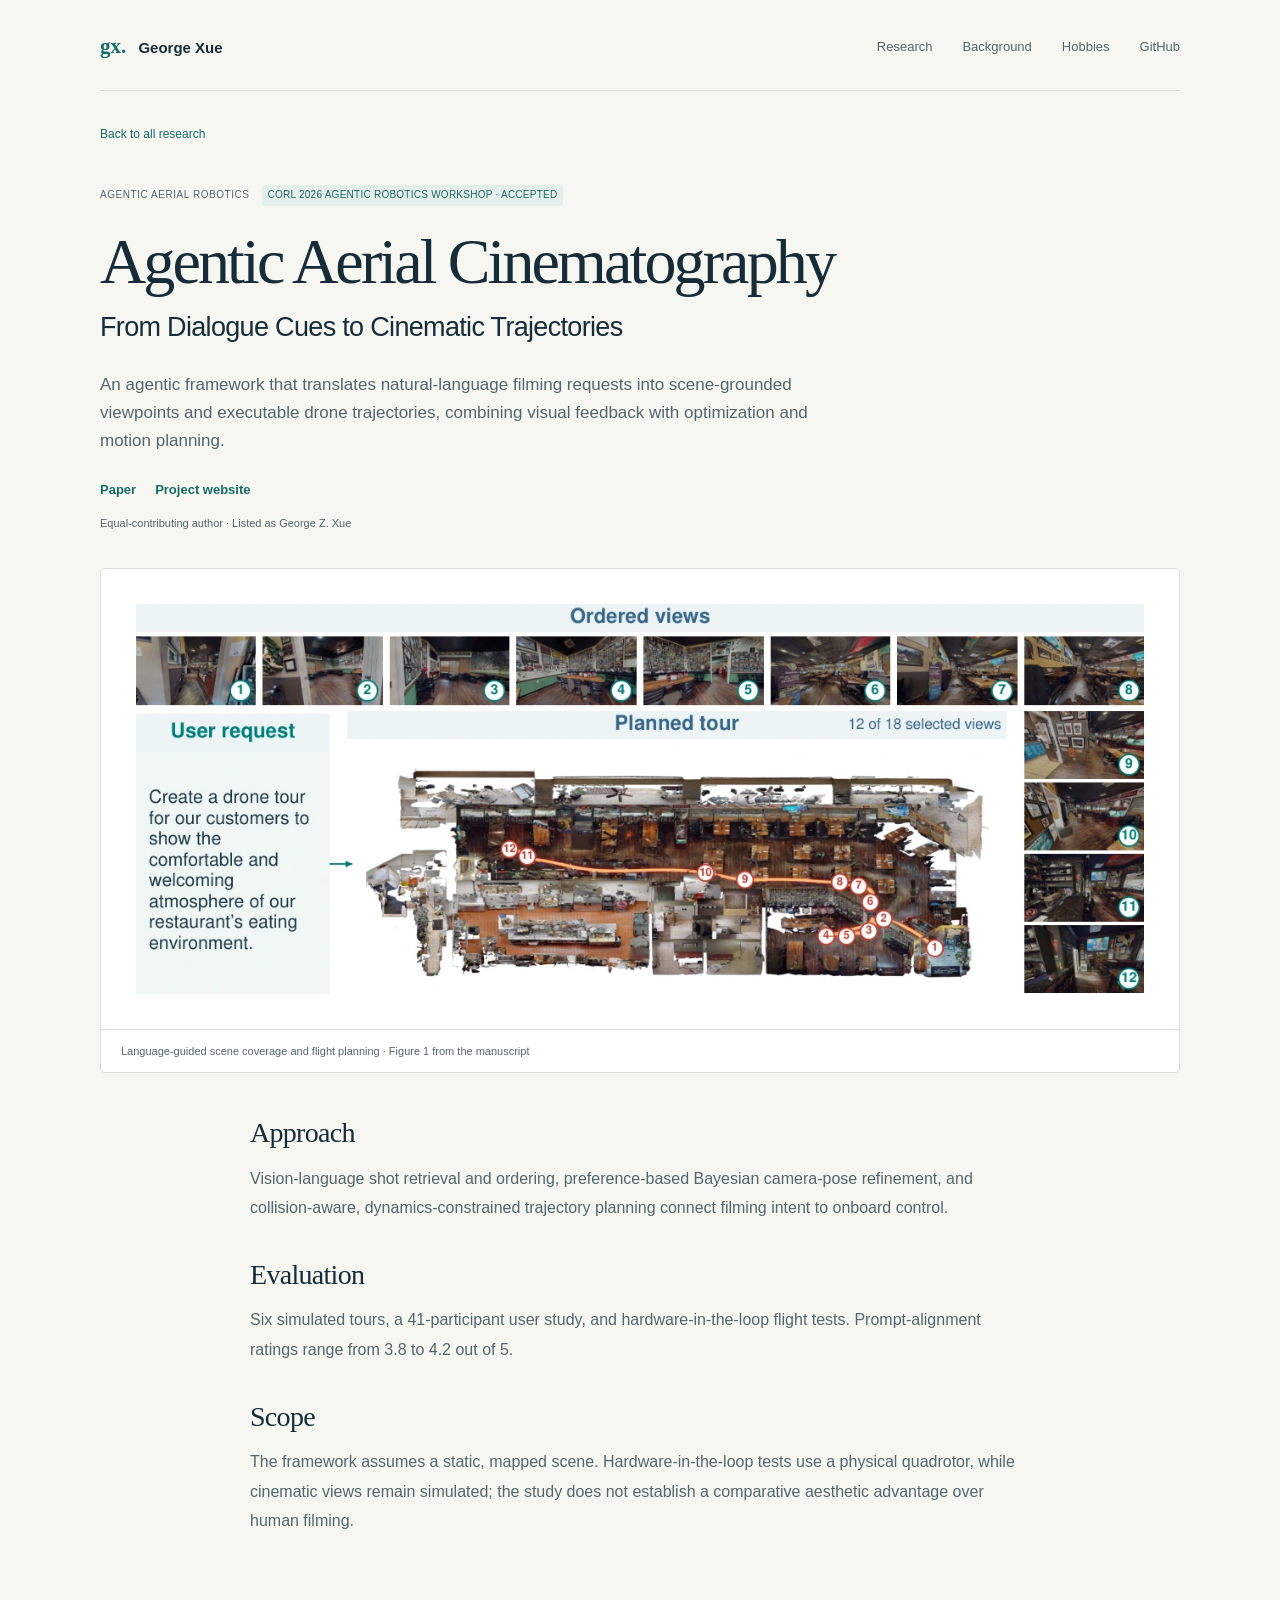
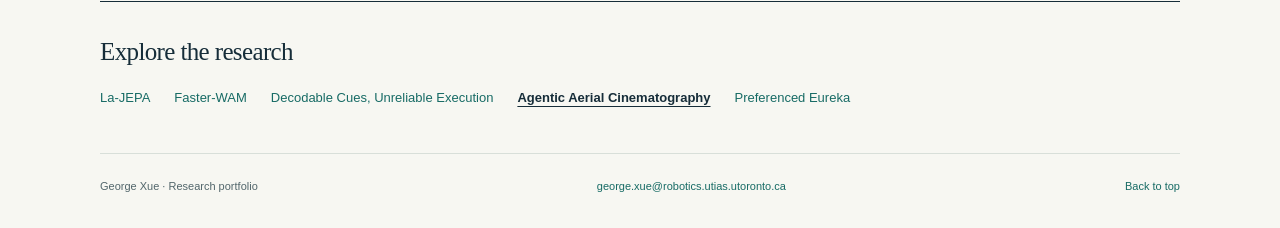
==== projects/acdc/index.html @ 08b51952 "Add project detail pages and refresh research portfolio Update ACDC workshop acceptance, add Prefere" ====
<!doctype html>
<html lang="en">
  <head>
    <meta charset="utf-8">
    <meta name="viewport" content="width=device-width,initial-scale=1">
    <meta name="description" content="An agentic framework that translates natural-language filming requests into scene-grounded viewpoints and executable drone trajectories, combining visual feedback with optimization and motion planning.">
    <meta name="theme-color" content="#f7f7f2">
    <title>Agentic Aerial Cinematography · George Xue</title>
    <link rel="canonical" href="https://georgexue.com/projects/acdc/">
    <link rel="stylesheet" href="../../css/styles.css">
  </head>
  <body>
    <a class="skip" href="#main">Skip to content</a>
    <div class="wrap">
      <header class="header">
        <a class="wordmark" href="../../"><span aria-hidden="true">gx.</span> George Xue</a>
        <nav class="nav" aria-label="Main navigation">
          <a href="../../#research">Research</a>
          <a href="../../#background">Background</a>
          <a href="../../#hobbies">Hobbies</a>
          <a href="https://github.com/sleepmastergx">GitHub</a>
        </nav>
      </header>
      <main id="main" class="project-page">
        <a class="back-link" href="../../#acdc">Back to all research</a>
        <article aria-labelledby="project-heading">
          <header class="project-hero">
            <div class="project-meta"><span>Agentic aerial robotics</span>
                  <span class="status public">CoRL 2026 Agentic Robotics Workshop · Accepted</span></div>
            <h1 id="project-heading">Agentic Aerial Cinematography</h1>
            <p class="project-subtitle">From Dialogue Cues to Cinematic Trajectories</p>
            <p class="project-intro">An agentic framework that translates natural-language filming requests into scene-grounded viewpoints and executable drone trajectories, combining visual feedback with optimization and motion planning.</p>
            <div class="links">
                  <a href="https://arxiv.org/abs/2509.16176" target="_blank" rel="noopener noreferrer">Paper 
                    <span class="sr-only"> (opens in a new tab)</span>
                  </a>
                  <a href="https://acdc-drone.github.io/" target="_blank" rel="noopener noreferrer">Project website 
                    <span class="sr-only"> (opens in a new tab)</span>
                  </a>
                </div>
            <p class="role">Equal-contributing author · Listed as George Z. Xue</p>
          </header>
          <figure class="project-figure">
                <div class="image-box">
                  <img src="../../images/acdc.webp" width="1200" height="471" alt="ACDC turns a request for a welcoming restaurant tour into an ordered set of viewpoints and a planned drone trajectory through a reconstructed scene.">
                </div>
                <figcaption>Language-guided scene coverage and flight planning · Figure 1 from the manuscript</figcaption>
              </figure>
          <div class="project-content">
          <section class="project-section" aria-labelledby="section-0">
            <h2 id="section-0">Approach</h2>
            <p>Vision-language shot retrieval and ordering, preference-based Bayesian camera-pose refinement, and collision-aware, dynamics-constrained trajectory planning connect filming intent to onboard control.</p>
          </section>
          <section class="project-section" aria-labelledby="section-1">
            <h2 id="section-1">Evaluation</h2>
            <p>Six simulated tours, a 41-participant user study, and hardware-in-the-loop flight tests. Prompt-alignment ratings range from 3.8 to 4.2 out of 5.</p>
          </section>
          <section class="project-section" aria-labelledby="section-2">
            <h2 id="section-2">Scope</h2>
            <p>The framework assumes a static, mapped scene. Hardware-in-the-loop tests use a physical quadrotor, while cinematic views remain simulated; the study does not establish a comparative aesthetic advantage over human filming.</p>
          </section>
          </div>
        </article>
        <nav class="more-projects" aria-labelledby="more-projects-heading">
          <h2 id="more-projects-heading">Explore the research</h2>
          <div class="project-nav-links">
            <a href="../la-jepa/">La-JEPA</a>
            <a href="../faster-wam/">Faster-WAM</a>
            <a href="../robot-memory/">Decodable Cues, Unreliable Execution</a>
            <a href="../acdc/" aria-current="page">Agentic Aerial Cinematography</a>
            <a href="../preferenced-eureka/">Preferenced Eureka</a>
          </div>
        </nav>
      </main>
      <footer>
        <span>George Xue · Research portfolio</span>
        <a class="footer-email" href="mailto:george.xue@robotics.utias.utoronto.ca">george.xue@robotics.utias.utoronto.ca</a>
        <a href="#main">Back to top</a>
      </footer>
    </div>
  </body>
</html>
---- css/styles.css ----
:root {
  --paper: #f7f7f2;
  --ink: #162d39;
  --muted: #52666b;
  --accent: #176b65;
  --line: #d8dfd9;
  --white: #fff;
  --sans: Inter,ui-sans-serif,-apple-system,BlinkMacSystemFont,"Segoe UI",sans-serif;
  --serif: Georgia,"Times New Roman",serif;
}

* {
  box-sizing: border-box;
}

html {
  scroll-behavior: smooth;
  scroll-padding-top: 30px;
}

body {
  margin: 0;
  background: var(--paper);
  color: var(--ink);
  font-family: var(--sans);
  font-size: 16px;
  line-height: 1.65;
  -webkit-font-smoothing: antialiased;
}

a {
  color: var(--accent);
  text-underline-offset: 4px;
}

a:hover {
  text-decoration-thickness: 2px;
}

a:focus-visible {
  outline: 3px solid #af6844;
  outline-offset: 5px;
}

.skip {
  position: absolute;
  top: -100px;
  left: 20px;
  background: white;
  padding: 10px;
  z-index: 10;
}

.skip:focus {
  top: 10px;
}

.wrap {
  width: min(1080px,calc(100% - 80px));
  margin: auto;
}

.header {
  display: flex;
  justify-content: space-between;
  align-items: center;
  padding-top: 29px;
  padding-bottom: 26px;
  border-bottom: 1px solid var(--line);
}

.wordmark {
  font-size: 15px;
  font-weight: 650;
  color: var(--ink);
  text-decoration: none;
}

.wordmark span {
  color: var(--accent);
  margin-right: 8px;
  font-family: var(--serif);
  font-size: 21px;
}

.nav {
  display: flex;
  gap: 30px;
}

.nav a {
  text-decoration: none;
  color: var(--muted);
  font-size: 13px;
}

.nav a:hover {
  color: var(--accent);
}

.hero {
  display: grid;
  grid-template-columns: 1.1fr 1fr;
  gap: 72px;
  padding: 77px 0 71px;
}

.eyebrow,.section-kicker {
  font-size: 11px;
  letter-spacing: .14em;
  text-transform: uppercase;
  color: var(--accent);
  font-weight: 650;
}

.hero h1 {
  font-family: var(--serif);
  font-size: clamp(55px,6.6vw,82px);
  letter-spacing: -.055em;
  line-height: 1.08;
  font-weight: 400;
  margin: 17px 0 22px;
}

.hero .affiliation {
  color: var(--muted);
  font-size: 15px;
  line-height: 1.7;
  margin: 0;
}

.hero-copy {
  padding-top: 33px;
}

.hero-copy p {
  font-size: 21px;
  line-height: 1.6;
  letter-spacing: -.025em;
  margin: 0 0 23px;
}

.hero-copy .support {
  font-size: 15px;
  color: var(--muted);
  letter-spacing: 0;
}

.topics {
  display: flex;
  flex-wrap: wrap;
  gap: 9px;
  margin-top: 26px;
}

.topics span {
  border: 1px solid #cdd9d0;
  border-radius: 3px;
  padding: 4px 9px;
  font-size: 11px;
  color: #4a665d;
  background: #f0f3ed;
}

.section-header {
  display: flex;
  justify-content: space-between;
  align-items: end;
  padding: 25px 0 25px;
  border-top: 1px solid var(--ink);
}

h2 {
  font-family: var(--serif);
  font-weight: 400;
  font-size: 32px;
  letter-spacing: -.025em;
  line-height: 1.2;
  margin: 7px 0 0;
}

.section-header p {
  font-size: 12px;
  color: var(--muted);
  margin: 0 0 3px;
}

.research-list {
  display: grid;
  gap: 20px;
}

.project {
  display: grid;
  grid-template-columns: 365px 1fr;
  border: 1px solid var(--line);
  border-radius: 5px;
  overflow: hidden;
  background: #fcfcf8;
}

.visual {
  margin: 0;
  border-right: 1px solid var(--line);
  background: #fff;
  display: flex;
  flex-direction: column;
  min-width: 0;
}

.visual .image-box {
  padding: 26px 16px;
  display: flex;
  align-items: center;
  justify-content: center;
  flex: 1;
  min-height: 250px;
}

.visual img {
  width: 100%;
  height: auto;
  display: block;
  max-height: 275px;
  object-fit: contain;
}

.visual figcaption {
  font-size: 10px;
  padding: 12px 18px;
  color: var(--muted);
  border-top: 1px solid #eef0ec;
  line-height: 1.5;
}

.project-body {
  padding: 25px 29px 24px;
  min-width: 0;
}

.project-meta {
  display: flex;
  flex-wrap: wrap;
  gap: 7px 12px;
  align-items: center;
  font-size: 10px;
  letter-spacing: .055em;
  text-transform: uppercase;
  color: var(--muted);
  margin-bottom: 10px;
}

.status {
  background: #eaf0e9;
  color: #42614f;
  border-radius: 3px;
  padding: 2px 6px;
  letter-spacing: .025em;
}

.status.public {
  background: #e3efeb;
  color: #22685f;
}

.project h3 {
  margin: 0;
  font-size: 22px;
  line-height: 1.32;
  font-weight: 600;
  letter-spacing: -.035em;
}

.project h3 .subtitle {
  font-size: 17px;
  font-weight: 450;
  letter-spacing: -.02em;
}

.summary {
  font-size: 14px;
  line-height: 1.75;
  color: var(--muted);
  margin: 13px 0 14px;
}

.links {
  display: flex;
  gap: 19px;
  flex-wrap: wrap;
  font-size: 12px;
}

.links a {
  font-weight: 600;
  text-decoration: none;
}

.links a:hover {
  text-decoration: underline;
}

.role {
  font-size: 11px;
  color: var(--muted);
  margin: 10px 0 0;
}

.background {
  padding-top: 65px;
  padding-bottom: 65px;
}

.background .section-header {
  padding-bottom: 30px;
}

.background-grid {
  display: grid;
  grid-template-columns: repeat(3, 1fr);
  gap: 30px;
}

.background-item {
  display: grid;
  grid-template-columns: 36px 1fr;
  gap: 14px;
}

.background-icon {
  font-family: var(--serif);
  font-style: italic;
  font-size: 23px;
  color: var(--accent);
  line-height: 1.3;
}

.background h3 {
  font-size: 15px;
  margin: 0 0 2px;
  font-weight: 600;
}

.background p {
  font-size: 13px;
  color: var(--muted);
  margin: 0;
}

.background .date {
  font-size: 11px;
  margin-top: 8px;
  color: var(--accent);
}

footer {
  border-top: 1px solid var(--line);
  padding: 23px 0 32px;
  display: flex;
  justify-content: space-between;
  gap: 20px;
  font-size: 11px;
  color: var(--muted);
}

footer a {
  text-decoration: none;
}

@media(min-width:1400px) {
  .wrap {
    width: 1080px;
  }
}

@media(max-width:900px) {
  .wrap {
    width: calc(100% - 48px);
  }
  .hero {
    gap: 35px;
    padding: 55px 0;
  }
  .hero-copy p {
    font-size: 19px;
  }
  .project {
    grid-template-columns: 290px 1fr;
  }
  .project-body {
    padding: 22px;
  }
  .project h3 {
    font-size: 20px;
  }
  .background-grid {
    gap: 28px;
  }
}

@media(max-width:680px) {
  .wrap {
    width: calc(100% - 36px);
  }
  .header {
    padding: 20px 0;
  }
  .nav {
    gap: 20px;
  }
  .nav a {
    font-size: 12px;
  }
  .hero {
    grid-template-columns: 1fr;
    gap: 25px;
    padding: 43px 0 40px;
  }
  .hero h1 {
    font-size: 60px;
    margin: 13px 0 15px;
  }
  .hero-copy {
    padding-top: 0;
  }
  .hero-copy p {
    font-size: 20px;
    margin-bottom: 15px;
  }
  .hero-copy .support {
    font-size: 14px;
  }
  .topics {
    margin-top: 20px;
  }
  .section-header {
    align-items: start;
    gap: 16px;
  }
  .section-header p {
    max-width: 135px;
    font-size: 10px;
    text-align: right;
    margin-top: 15px;
  }
  h2 {
    font-size: 29px;
  }
  .project {
    grid-template-columns: 1fr;
  }
  .visual {
    border-right: 0;
    border-bottom: 1px solid var(--line);
  }
  .visual .image-box {
    min-height: 0;
    padding: 24px 18px;
  }
  .visual img {
    max-height: 230px;
  }
  .visual figcaption {
    padding: 9px 16px;
    font-size: 9px;
  }
  .project-body {
    padding: 23px 22px;
  }
  .project h3 {
    font-size: 22px;
  }
  .project h3 .subtitle {
    font-size: 18px;
  }
  .summary {
    font-size: 14px;
  }
  .background {
    padding: 45px 0;
  }
  .background-grid {
    grid-template-columns: 1fr;
    gap: 30px;
  }
  footer {
    font-size: 10px;
    padding-bottom: 22px;
  }
}

@media(prefers-reduced-motion:reduce) {
  html {
    scroll-behavior: auto;
  }
}

@media print {
  .wrap {
    width: 100%;
  }
  .hero {
    padding: 25px 0;
  }
  .project {
    break-inside: avoid;
  }
  .background {
    padding: 25px 0;
  }
}

.sr-only {
  position: absolute;
  width: 1px;
  height: 1px;
  padding: 0;
  margin: -1px;
  overflow: hidden;
  clip: rect(0,0,0,0);
  white-space: nowrap;
  border: 0;
}

.research-link {
  font-size: 13px;
  font-weight: 600;
  text-decoration: none;
}

.research-link:hover {
  text-decoration: underline;
}

.hero-links {
  display: flex;
  flex-wrap: wrap;
  align-items: center;
  gap: 14px 24px;
}

.email-link {
  font-size: 13px;
  text-decoration: none;
  font-weight: 550;
}

.email-link:hover {
  text-decoration: underline;
}

footer {
  flex-wrap: wrap;
}

.footer-email {
  overflow-wrap: anywhere;
}

@media(max-width:680px) {
  footer {
    gap: 10px 18px;
  }
  .footer-email {
    order: 3;
    flex-basis: 100%;
  }
}

@media(max-width:380px) {
  .header {
    align-items: flex-start;
    flex-direction: column;
    gap: 12px;
  }
  .nav {
    flex-wrap: wrap;
    gap: 12px 20px;
  }
}

/* Project cards link to standalone pages without JavaScript. */
.project {
  position: relative;
  transition: border-color .18s ease, box-shadow .18s ease;
}

.project:hover, .project:focus-within {
  border-color: #93b0a5;
  box-shadow: 0 3px 14px #162d3909;
}

.project-title {
  color: inherit;
  text-decoration: none;
}

.project-title::after {
  content: "";
  position: absolute;
  inset: 0;
}

.project-title:focus-visible {
  outline: none;
}

.project-title:focus-visible::after {
  outline: 3px solid #af6844;
  outline-offset: -4px;
}

.project .links a, .project-entry {
  position: relative;
  z-index: 1;
}

.project-entry {
  display: inline-block;
  margin-top: 12px;
  padding-top: 8px;
  border-top: 1px solid var(--line);
  font-size: 12px;
  font-weight: 600;
  text-decoration: none;
}

.project-entry:hover {
  text-decoration: underline;
}

.project-placeholder {
  background: #eef2eb;
  border-right: 1px solid var(--line);
  padding: 27px 29px;
  min-height: 220px;
  display: flex;
  flex-direction: column;
  justify-content: space-between;
  color: var(--accent);
}

.placeholder-label {
  font-size: 10px;
  text-transform: uppercase;
  letter-spacing: .14em;
}

.placeholder-title {
  font-family: var(--serif);
  font-size: 34px;
  font-style: italic;
}

.placeholder-number {
  align-self: flex-end;
  font-size: 12px;
  color: var(--muted);
}

.project-upcoming .project-body {
  align-self: center;
}

.hobbies {
  padding-bottom: 65px;
}

.hobby-card {
  display: flex;
  align-items: center;
  gap: 22px;
  max-width: 620px;
  padding: 10px 0 0;
}

.hobby-mark {
  width: 78px;
  height: 78px;
  flex: 0 0 78px;
  border: 1px solid var(--line);
  background: #eef2eb;
  border-radius: 50%;
  color: var(--accent);
}

.hobby-mark svg {
  display: block;
  width: 100%;
  height: 100%;
}

.hobby-card h3 {
  font-family: var(--serif);
  font-weight: 400;
  font-size: 24px;
  margin: 0 0 4px;
}

.hobby-card p {
  font-size: 14px;
  color: var(--muted);
  margin: 0;
}

/* Project detail pages. */
.back-link {
  display: inline-block;
  margin-top: 34px;
  font-size: 12px;
  text-decoration: none;
}

.back-link:hover {
  text-decoration: underline;
}

.project-hero {
  max-width: 890px;
  padding: 39px 0 36px;
}

.project-hero h1 {
  font-family: var(--serif);
  font-size: clamp(38px, 5.3vw, 64px);
  font-weight: 400;
  letter-spacing: -.045em;
  line-height: 1.12;
  margin: 20px 0 12px;
  overflow-wrap: break-word;
}

.project-subtitle {
  font-size: clamp(20px, 2.5vw, 27px);
  letter-spacing: -.025em;
  line-height: 1.35;
  margin: 0 0 25px;
}

.project-intro {
  max-width: 760px;
  font-size: 17px;
  color: var(--muted);
  margin: 20px 0;
}

.project-hero .links {
  font-size: 13px;
  margin-top: 24px;
}

.project-hero .role {
  margin-top: 14px;
}

.project-figure {
  margin: 0;
  background: white;
  border: 1px solid var(--line);
  border-radius: 5px;
  overflow: hidden;
}

.project-figure .image-box {
  padding: 30px;
}

.project-figure img {
  display: block;
  width: 100%;
  height: auto;
  max-height: 540px;
  object-fit: contain;
}

.project-figure figcaption {
  border-top: 1px solid var(--line);
  color: var(--muted);
  font-size: 11px;
  padding: 12px 20px;
}

.project-content {
  max-width: 780px;
  margin: 43px auto 65px;
}

.project-section + .project-section {
  margin-top: 35px;
}

.project-section h2 {
  font-size: 28px;
}

.project-section p {
  color: var(--muted);
  font-size: 16px;
  line-height: 1.85;
  margin: 14px 0 0;
}

.placeholder-note {
  padding: 32px;
  background: #eef2eb;
  border: 1px solid var(--line);
  border-radius: 5px;
}

.more-projects {
  border-top: 1px solid var(--ink);
  padding: 28px 0 45px;
}

.more-projects h2 {
  font-size: 25px;
}

.project-nav-links {
  display: flex;
  flex-wrap: wrap;
  gap: 12px 24px;
  margin-top: 20px;
  font-size: 13px;
}

.project-nav-links a {
  text-decoration: none;
}

.project-nav-links a:hover {
  text-decoration: underline;
}

.project-nav-links [aria-current="page"] {
  color: var(--ink);
  font-weight: 600;
  text-decoration: underline;
}

@media (max-width: 680px) {
  .header {
    align-items: flex-start;
    flex-wrap: wrap;
    gap: 15px 25px;
  }
  .nav {
    flex-wrap: wrap;
    gap: 12px 20px;
  }
  .project-placeholder {
    min-height: 180px;
    border-right: 0;
    border-bottom: 1px solid var(--line);
  }
  .hobbies {
    padding-bottom: 45px;
  }
  .hobby-card {
    gap: 16px;
  }
  .project-hero {
    padding: 30px 0;
  }
  .project-hero h1 {
    font-size: 40px;
  }
  .project-intro {
    font-size: 16px;
  }
  .project-figure .image-box {
    padding: 16px;
  }
  .project-figure figcaption {
    font-size: 10px;
    padding: 10px 14px;
  }
  .project-content {
    margin: 32px auto 45px;
  }
  .project-section h2 {
    font-size: 26px;
  }
  .project-section p {
    font-size: 15px;
  }
  .placeholder-note {
    padding: 24px;
  }
}

@media (prefers-reduced-motion: reduce) {
  .project {
    transition: none;
  }
}

@media print {
  .back-link, .more-projects {
    display: none;
  }
  .project-hero {
    padding-top: 20px;
  }
  .project-section, .project-figure {
    break-inside: avoid;
  }
}

.interest-label {
  margin-bottom: 15px;
}
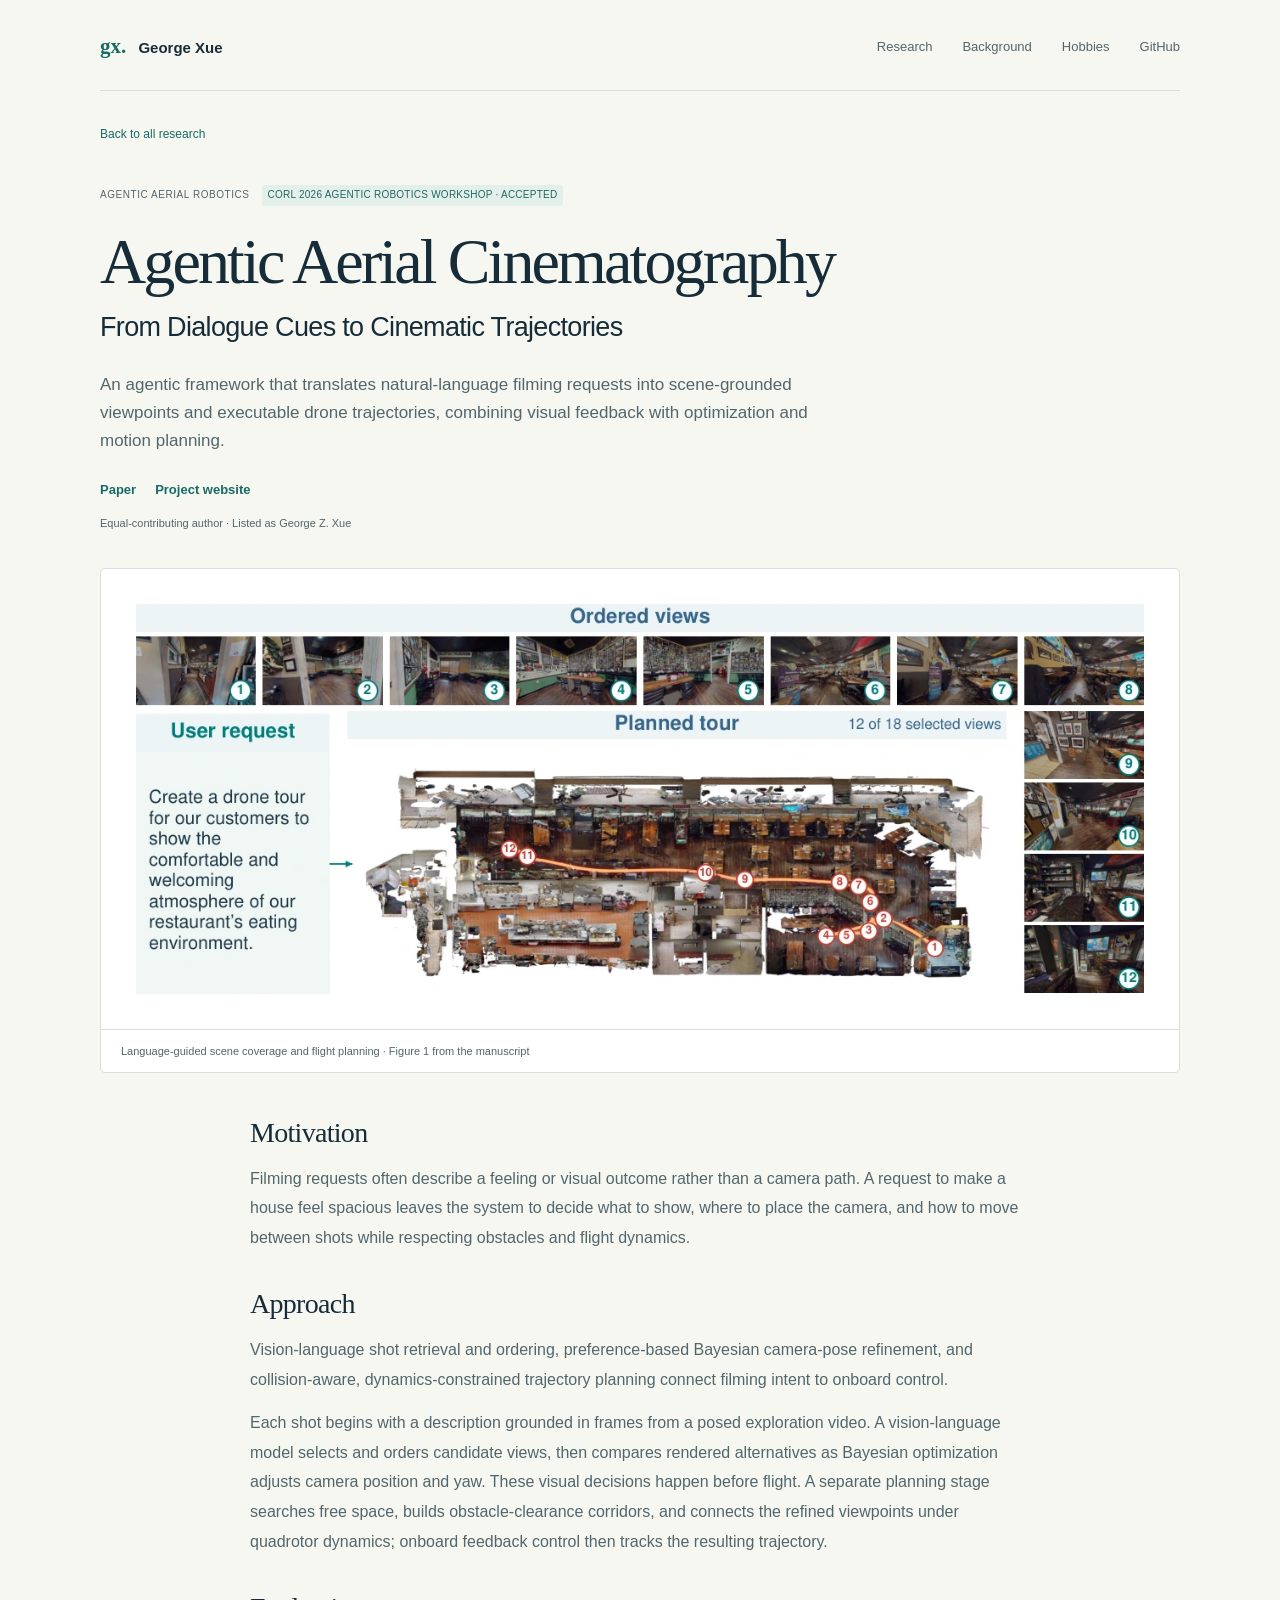
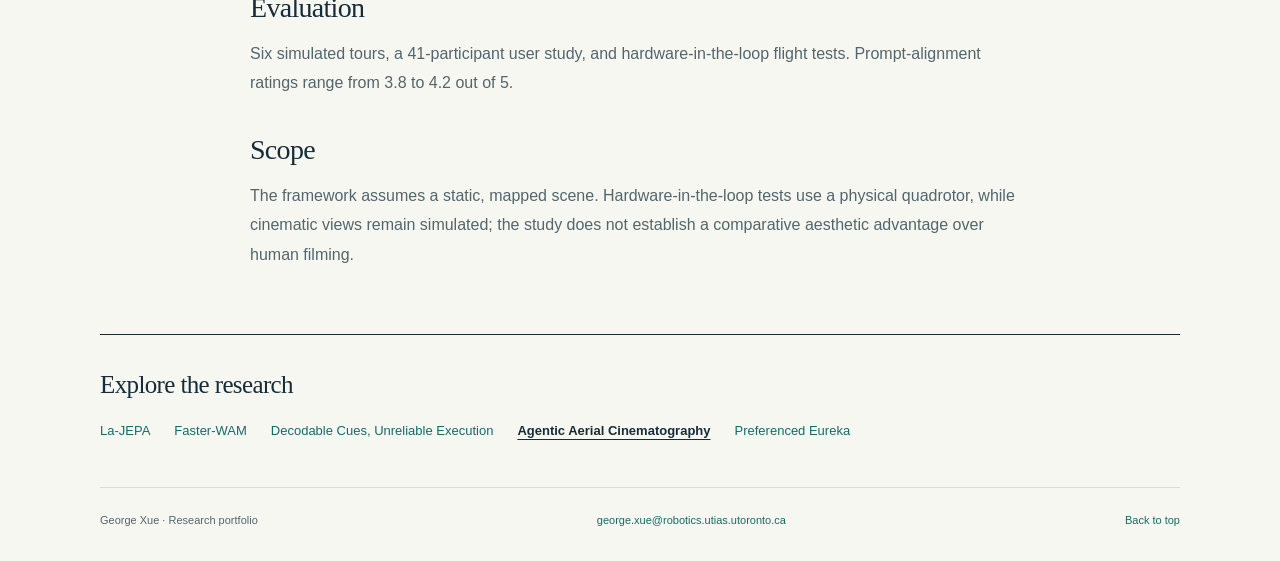
==== commit 086e2034: "Expand La-JEPA, Faster-WAM, and ACDC descriptions from project papers Add motivation and technical d" ====
--- a/projects/acdc/index.html
+++ b/projects/acdc/index.html
@@ -7,7 +7,7 @@
     <meta name="theme-color" content="#f7f7f2">
     <title>Agentic Aerial Cinematography · George Xue</title>
     <link rel="canonical" href="https://georgexue.com/projects/acdc/">
-    <link rel="stylesheet" href="../../css/styles.css">
+    <link rel="stylesheet" href="../../css/styles.css?v=20261023">
   </head>
   <body>
     <a class="skip" href="#main">Skip to content</a>
@@ -47,9 +47,14 @@
                 <figcaption>Language-guided scene coverage and flight planning · Figure 1 from the manuscript</figcaption>
               </figure>
           <div class="project-content">
+          <section class="project-section" aria-labelledby="motivation-heading">
+            <h2 id="motivation-heading">Motivation</h2>
+            <p>Filming requests often describe a feeling or visual outcome rather than a camera path. A request to make a house feel spacious leaves the system to decide what to show, where to place the camera, and how to move between shots while respecting obstacles and flight dynamics.</p>
+          </section>
           <section class="project-section" aria-labelledby="section-0">
             <h2 id="section-0">Approach</h2>
             <p>Vision-language shot retrieval and ordering, preference-based Bayesian camera-pose refinement, and collision-aware, dynamics-constrained trajectory planning connect filming intent to onboard control.</p>
+            <p>Each shot begins with a description grounded in frames from a posed exploration video. A vision-language model selects and orders candidate views, then compares rendered alternatives as Bayesian optimization adjusts camera position and yaw. These visual decisions happen before flight. A separate planning stage searches free space, builds obstacle-clearance corridors, and connects the refined viewpoints under quadrotor dynamics; onboard feedback control then tracks the resulting trajectory.</p>
           </section>
           <section class="project-section" aria-labelledby="section-1">
             <h2 id="section-1">Evaluation</h2>
